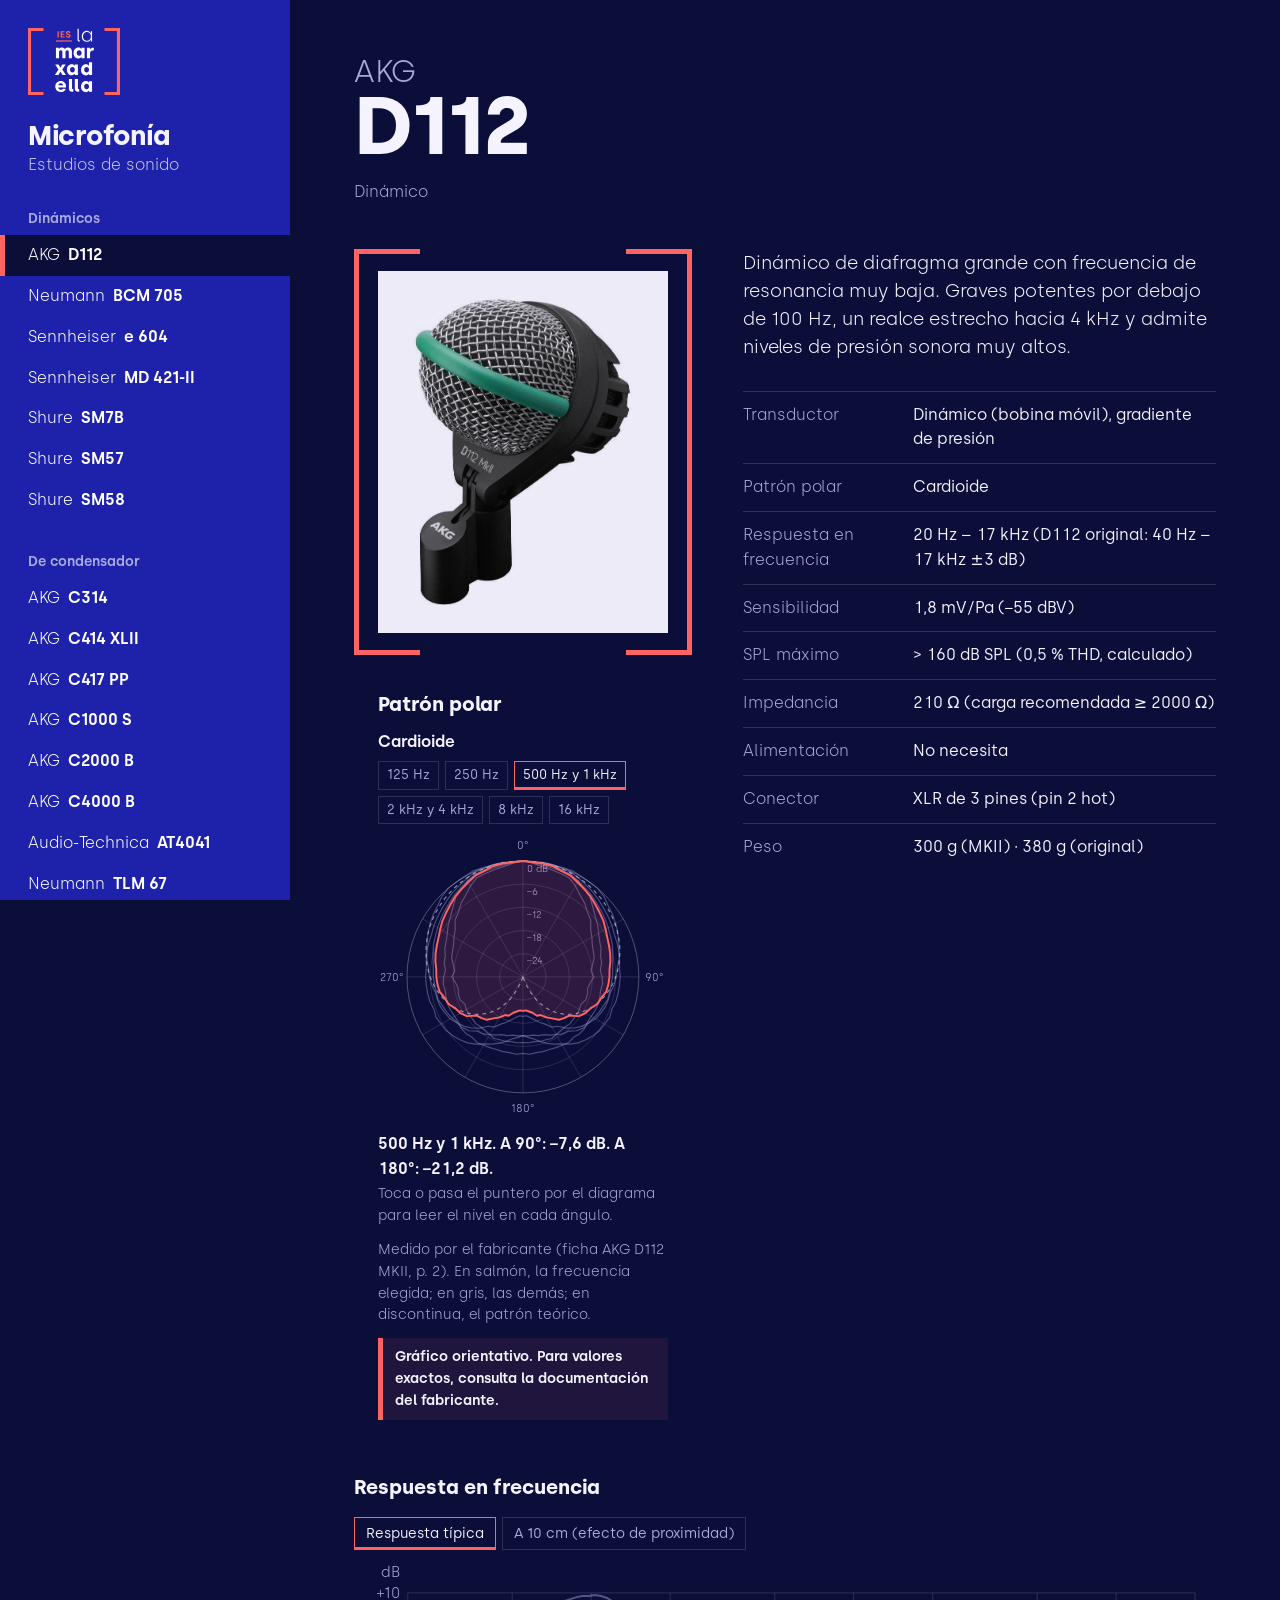
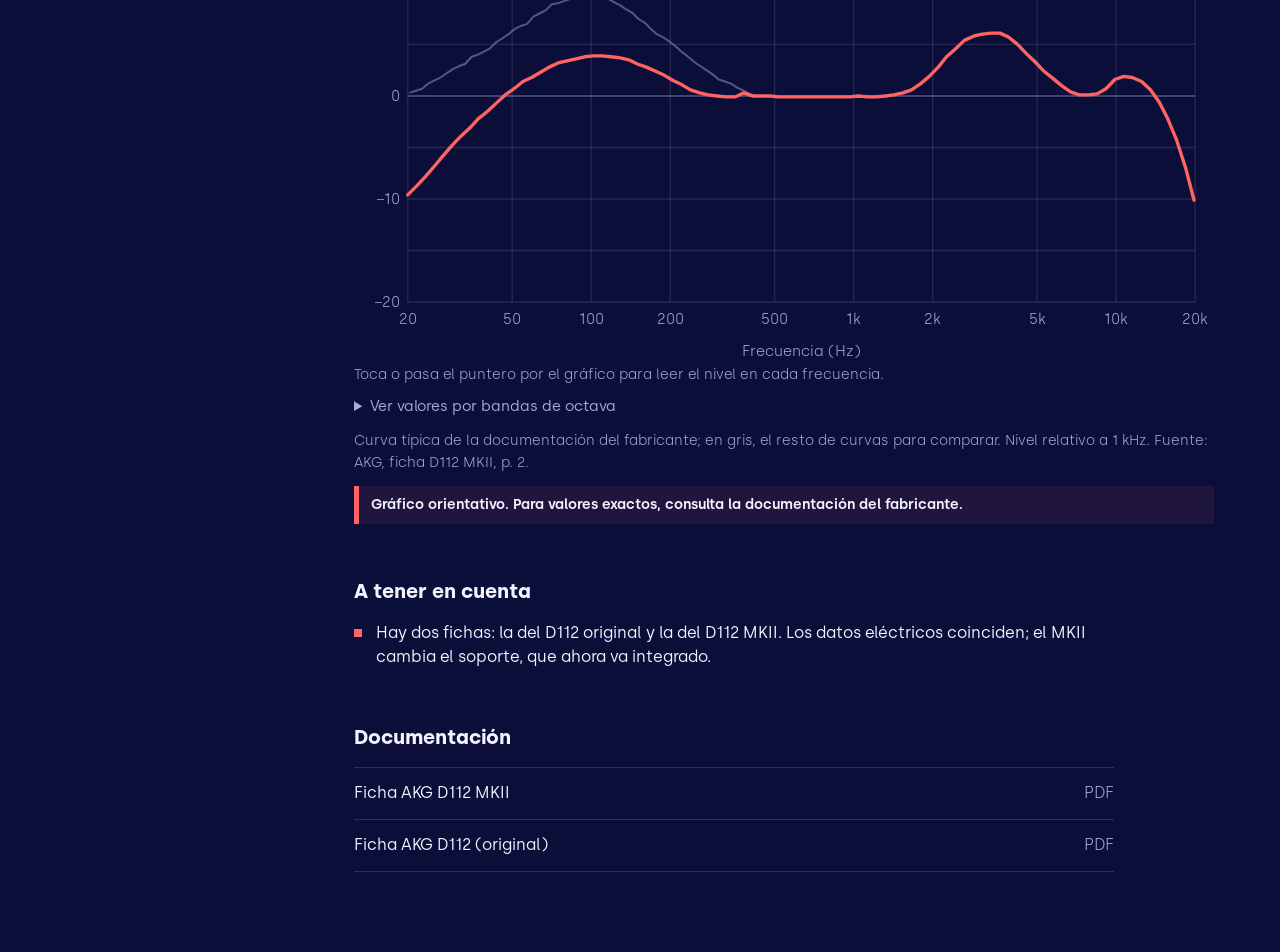
==== microfonia/index.html @ 9e258305 "AKG C4000 B: foto del modelo Co-Authored-By: Claude Opus 5.5 <noreply@anthropic.com>" ====
<!doctype html>
<html lang="es">
<head>
  <meta charset="utf-8">
  <meta name="viewport" content="width=device-width, initial-scale=1">
  <meta name="robots" content="noindex, nofollow, noarchive">
  <title>Microfonía · Grabación de estudio</title>
  <link rel="icon" href="../img/favicon.svg" type="image/svg+xml">
  <link rel="preload" href="../fuentes/silka-bold.woff2" as="font" type="font/woff2" crossorigin>
  <link rel="stylesheet" href="../css/marxadella.css?v=17">
</head>
<body>
  <div class="app">
    <aside class="menu" id="menu">
      <div class="menu-cabecera">
        <img class="logo" src="../img/logo-marxadella.svg" alt="IES La Marxadella">
        <div>
          <p class="menu-titulo">Microfonía</p>
          <a class="menu-sub" href="../">Estudios de sonido</a>
        </div>
      </div>
      <button class="abrir-menu" type="button" aria-expanded="false" aria-controls="lista">Elegir modelo</button>
      <nav class="lista" id="lista" aria-label="Modelos"></nav>
    </aside>

    <main class="panel" id="panel" tabindex="-1"></main>
  </div>

  <script src="datos.js?v=17"></script>
  <script src="polares-datos.js?v=17"></script>
  <script src="polar.js?v=17"></script>
  <script src="respuesta-datos.js?v=17"></script>
  <script src="respuesta.js?v=17"></script>
  <script>
    const GRUPOS = {
      dinamico: "Dinámicos",
      condensador: "De condensador",
      cinta: "De cinta",
      altavoz: "Altavoz como micrófono",
    };

    const menu = document.getElementById("menu");
    const lista = document.getElementById("lista");
    const panel = document.getElementById("panel");
    const abrir = document.querySelector(".abrir-menu");

    const dato = (m, nombre) => (m.datos.find(d => d[0].startsWith(nombre)) || [, "—"])[1];

    // Menú agrupado por tipo de transductor
    Object.entries(GRUPOS).forEach(([tipo, nombre]) => {
      const mics = MICROFONOS.filter(m => m.tipo === tipo)
        .sort((x, y) => `${x.marca} ${x.modelo}`.localeCompare(`${y.marca} ${y.modelo}`, "es", { numeric: true }));
      if (!mics.length) return;
      const g = document.createElement("section");
      g.className = "grupo";
      g.innerHTML = `<h2>${nombre}</h2><ul>${mics.map(m => `
        <li><a class="opcion" href="#${m.id}" data-id="${m.id}">
          <span class="op-marca">${m.marca}</span>
          <span class="op-modelo">${m.modelo}</span>
        </a></li>`).join("")}</ul>`;
      lista.append(g);
    });

    const pie = document.createElement("div");
    pie.className = "menu-pie";
    pie.innerHTML = `<a class="opcion" href="#comparar" data-id="comparar"><span class="op-modelo">Comparar sensibilidad</span></a>`;
    lista.append(pie);

    function ficha(m) {
      const foto = m.img
        ? `<img src="${m.img}" alt="${m.marca} ${m.modelo}">`
        : `<span class="sin-foto">Sin foto</span>`;
      const notas = m.notas.length
        ? `<section class="bloque"><h3>A tener en cuenta</h3><ul class="notas">${m.notas.map(n => `<li>${n}</li>`).join("")}</ul></section>`
        : "";
      const docs = m.docs.map(([titulo, url]) => `
        <li><a href="${url}" target="_blank" rel="noopener">
          <span class="doc-titulo">${titulo}</span>
          <span class="formato">${url.startsWith("http") ? "Web" : "PDF"}</span>
        </a></li>`).join("");

      return `
        <h1 class="titulo"><span class="t-marca">${m.marca}</span><span class="t-modelo">${m.modelo}</span></h1>
        <p class="situacion">${TIPOS[m.tipo]}</p>
        <div class="cuerpo">
          <div class="col-imagen">
            <div class="foto corchetes"><div class="placa">${foto}</div></div>
            ${m.patrones ? htmlPolar(m.patrones, m.polarNota) : ""}
          </div>
          <div>
            <p class="resumen">${m.resumen}</p>
            <table class="datos"><tbody>
              ${m.datos.map(([k, v]) => `<tr><th scope="row">${k}</th><td>${v}</td></tr>`).join("")}
            </tbody></table>
          </div>
        </div>
        ${RESPUESTA[m.id] ? htmlRespuesta(RESPUESTA[m.id]) : ""}
        ${notas}
        <section class="bloque"><h3>Documentación</h3><ul class="docs">${docs}</ul></section>`;
    }

    function comparativa() {
      const filas = [...MICROFONOS]
        .sort((a, b) => (b.sensDbv ?? -999) - (a.sensDbv ?? -999))
        .map(m => `<tr>
          <td><a href="#${m.id}"><span class="marca">${m.marca}</span> ${m.modelo}</a></td>
          <td>${m.sensDbv === null ? "Sin dato" : dato(m, "Sensibilidad")}</td>
          <td>${dato(m, "Alimentación")}</td>
        </tr>`).join("");
      return `
        <h1 class="titulo"><span class="t-marca">Microfonía</span><span class="t-modelo">Sensibilidad</span></h1>
        <p class="resumen" style="margin-top:20px">De más a menos sensible. Cuanto menos sensible es un micrófono, más ganancia de previo necesita para dar el mismo nivel.</p>
        <div class="tabla-envoltorio"><table class="comparativa">
          <thead><tr><th>Micrófono</th><th>Sensibilidad</th><th>Alimentación</th></tr></thead>
          <tbody>${filas}</tbody>
        </table></div>`;
    }

    function mostrar() {
      const id = location.hash.slice(1) || MICROFONOS[0].id;
      const m = MICROFONOS.find(x => x.id === id);
      panel.classList.remove("entra");

      if (id === "comparar") {
        panel.innerHTML = comparativa();
        document.title = "Comparar sensibilidad · Microfonía";
      } else if (m) {
        panel.innerHTML = ficha(m);
        const polar = panel.querySelector(".polar");
        if (polar) montarPolar(polar, m.patrones, POLARES[m.id]);
        const respuesta = panel.querySelector(".respuesta");
        if (respuesta) montarRespuesta(respuesta, RESPUESTA[m.id]);
        document.title = `${m.marca} ${m.modelo} · Microfonía`;
        void panel.offsetWidth;
        panel.classList.add("entra");
      } else {
        panel.innerHTML = `<h1 class="titulo"><span class="t-modelo">No existe esa ficha</span></h1>
          <p class="resumen" style="margin-top:20px">Elige un modelo en el menú.</p>`;
      }

      lista.querySelectorAll(".opcion").forEach(a =>
        a.setAttribute("aria-current", a.dataset.id === id ? "true" : "false"));
      abrir.textContent = m ? `${m.marca} ${m.modelo}` : id === "comparar" ? "Comparar sensibilidad" : "Elegir modelo";
    }

    abrir.addEventListener("click", () => {
      const abierto = menu.classList.toggle("abierto");
      abrir.setAttribute("aria-expanded", abierto);
    });

    lista.addEventListener("click", e => {
      if (!e.target.closest(".opcion")) return;
      menu.classList.remove("abierto");
      abrir.setAttribute("aria-expanded", "false");
      panel.focus({ preventScroll: true });
      if (matchMedia("(max-width: 860px)").matches) panel.scrollIntoView();
      else window.scrollTo(0, 0);
    });

    window.addEventListener("hashchange", mostrar);
    mostrar();
  </script>
</body>
</html>
---- css/marxadella.css ----
/* Identidad visual IES La Marxadella sobre fondo oscuro.
   Azul eléctrico #1E22AA y naranja salmón #FF6462 del manual; el fondo es una tinta derivada del azul. */

@font-face { font-family: "Silka"; src: url("../fuentes/silka-light.woff2") format("woff2"); font-weight: 300; font-display: swap; }
@font-face { font-family: "Silka"; src: url("../fuentes/silka-regular.woff2") format("woff2"); font-weight: 400; font-display: swap; }
@font-face { font-family: "Silka"; src: url("../fuentes/silka-semibold.woff2") format("woff2"); font-weight: 600; font-display: swap; }
@font-face { font-family: "Silka"; src: url("../fuentes/silka-bold.woff2") format("woff2"); font-weight: 700; font-display: swap; }

:root {
  --azul: #1e22aa;
  --salmon: #ff6462;
  --tinta: #0c0e3a;
  --tinta-2: #15185a;
  --blanco: #f4f3ff;
  --gris: #a9abda;
  --linea: rgb(244 243 255 / 0.14);
  --placa: #ecebf7;
  --menu: 290px;
  --corchete: 5px;
  color-scheme: dark;
}

* { box-sizing: border-box; }

html { background: var(--tinta); }

body {
  margin: 0;
  background: var(--tinta);
  color: var(--blanco);
  font-family: "Silka", "Segoe UI", system-ui, sans-serif;
  font-weight: 400;
  font-size: 1rem;
  line-height: 1.55;
}

a { color: inherit; }

:focus-visible {
  outline: 2px solid var(--salmon);
  outline-offset: 3px;
}

/* Corchetes del logo: dos ángulos que encierran el contenido.
   Proporciones tomadas del logotipo: trazo ≈ 4,6 % y brazos ≈ 23 % de la altura. */
.corchetes { position: relative; }
.corchetes::before,
.corchetes::after {
  content: "";
  position: absolute;
  top: 0;
  bottom: 0;
  width: 18%;
  max-width: 64px;
  border: var(--corchete) solid var(--salmon);
  pointer-events: none;
}
.corchetes::before { left: 0; border-right: 0; }
.corchetes::after { right: 0; border-left: 0; }

/* Estructura */
.app {
  display: grid;
  grid-template-columns: var(--menu) minmax(0, 1fr);
  min-height: 100vh;
}

/* Menú */
.menu {
  background: var(--azul);
  position: sticky;
  top: 0;
  height: 100vh;
  overflow-y: auto;
  padding: 28px 0 40px;
  scrollbar-width: thin;
  scrollbar-color: rgb(255 255 255 / 0.3) transparent;
}
.menu-cabecera { padding: 0 28px; }
.menu-cabecera .logo { display: block; width: 92px; height: auto; }
.menu-titulo {
  margin: 26px 0 2px;
  font-size: 1.7rem;
  font-weight: 700;
  line-height: 1.1;
  letter-spacing: -0.01em;
}
.menu-sub {
  margin: 0;
  font-weight: 300;
  color: rgb(255 255 255 / 0.75);
  text-decoration: none;
}
.menu-sub:hover { color: #fff; text-decoration: underline; }

.abrir-menu { display: none; }

.grupo { margin-top: 30px; }
.grupo h2 {
  margin: 0 0 6px;
  padding: 0 28px;
  font-size: 0.86rem;
  font-weight: 600;
  color: rgb(255 255 255 / 0.62);
}
.grupo ul { list-style: none; margin: 0; padding: 0; }

.opcion {
  display: flex;
  align-items: baseline;
  gap: 8px;
  width: 100%;
  padding: 8px 28px;
  border: 0;
  background: none;
  color: #fff;
  font: inherit;
  text-align: left;
  text-decoration: none;
  cursor: pointer;
}
.opcion .op-marca { font-weight: 300; }
.opcion .op-modelo { font-weight: 600; }
.opcion:hover { background: rgb(255 255 255 / 0.08); }

/* La opción activa toma el color de la ficha: se lee como una pestaña unida al panel. */
.opcion[aria-current="true"] {
  background: var(--tinta);
  box-shadow: inset var(--corchete) 0 0 var(--salmon);
}

.menu-pie { margin-top: 30px; padding-top: 18px; border-top: 1px solid rgb(255 255 255 / 0.18); }

/* Panel de la ficha */
.panel {
  padding: 56px clamp(24px, 5vw, 72px) 80px;
  max-width: 1180px;
}

.titulo { margin: 0 0 8px; line-height: 0.98; }
.titulo .t-marca {
  display: block;
  font-weight: 300;
  font-size: clamp(1.4rem, 2.4vw, 2rem);
  color: var(--gris);
  letter-spacing: 0;
}
.titulo .t-modelo {
  display: block;
  font-weight: 700;
  font-size: clamp(2.8rem, 6.4vw, 5.6rem);
  letter-spacing: -0.025em;
}
.situacion { margin: 14px 0 0; color: var(--gris); font-weight: 300; }

.cuerpo {
  display: grid;
  grid-template-columns: minmax(240px, 5fr) minmax(0, 7fr);
  gap: clamp(28px, 4vw, 64px);
  margin-top: 44px;
  align-items: start;
}

.foto { padding: 22px 24px; }
.placa {
  position: relative;
  aspect-ratio: 4 / 5;
  background: var(--placa);
  display: grid;
  place-items: center;
  overflow: hidden;
}
.placa img {
  position: absolute;
  inset: 0;
  width: 100%;
  height: 100%;
  object-fit: contain;
  padding: 9%;
  mix-blend-mode: multiply;
}
.placa .sin-foto { color: #5b5d8f; font-weight: 300; }

.resumen {
  margin: 0 0 30px;
  font-size: 1.16rem;
  font-weight: 300;
  line-height: 1.5;
  max-width: 58ch;
}

.datos { width: 100%; border-collapse: collapse; }
.datos th, .datos td {
  text-align: left;
  vertical-align: top;
  padding: 11px 0;
  border-top: 1px solid var(--linea);
}
.datos th {
  width: 36%;
  padding-right: 20px;
  font-weight: 300;
  color: var(--gris);
}
.datos td { font-weight: 400; }
.datos td, .comparativa td { font-feature-settings: "tnum"; }

.bloque { margin-top: 52px; max-width: 76ch; }
.bloque h3 { margin: 0 0 14px; font-size: 1.25rem; font-weight: 700; }

.notas { list-style: none; margin: 0; padding: 0; }
.notas li { position: relative; padding-left: 22px; }
.notas li + li { margin-top: 10px; }
.notas li::before {
  content: "";
  position: absolute;
  left: 0;
  top: 0.55em;
  width: 8px;
  height: 8px;
  background: var(--salmon);
}

.docs { list-style: none; margin: 0; padding: 0; }
.docs a {
  display: flex;
  justify-content: space-between;
  gap: 16px;
  padding: 13px 0;
  border-top: 1px solid var(--linea);
  text-decoration: none;
}
.docs li:last-child a { border-bottom: 1px solid var(--linea); }
.docs .formato { color: var(--gris); font-weight: 300; }
.docs a:hover .doc-titulo { color: var(--salmon); text-decoration: underline; text-underline-offset: 4px; }

/* Diagrama polar */
.polar { margin: 34px 0 0; padding: 0 24px; }
.polar h3 { margin: 0 0 10px; font-size: 1.25rem; font-weight: 700; }
.pl-nombre { margin: 0 0 6px; font-weight: 600; }
.pl-patrones { display: flex; flex-wrap: wrap; gap: 6px; margin-bottom: 8px; }
.pl-patrones button {
  padding: 5px 11px;
  border: 1px solid var(--linea);
  background: none;
  color: var(--gris);
  font: inherit;
  font-size: 0.88rem;
  cursor: pointer;
}
.pl-patrones button:hover { color: var(--blanco); border-color: var(--gris); }
.pl-patrones button[aria-pressed="true"] { color: var(--blanco); border-color: var(--salmon); box-shadow: inset 0 -2px 0 var(--salmon); }
.polar svg { display: block; width: 100%; max-width: 340px; height: auto; margin: 4px auto 0; touch-action: none; overflow: visible; }
.pl-anillo, .pl-radio { fill: none; stroke: rgb(244 243 255 / 0.13); stroke-width: 1; }
.pl-anillo:first-child { stroke: rgb(244 243 255 / 0.3); }
.pl-txt { fill: var(--gris); font-size: 10px; font-weight: 300; font-family: inherit; }
.pl-ang { text-anchor: middle; font-size: 11px; }
.pl-superficie { stroke: var(--gris); stroke-width: 3; }
.pl-curva { fill: rgb(255 100 98 / 0.14); stroke: var(--salmon); stroke-width: 2; stroke-linejoin: round; }
.pl-marca { fill: var(--blanco); stroke: var(--tinta); stroke-width: 2; }
.pl-ref { fill: none; stroke: rgb(169 171 218 / 0.4); stroke-width: 1.2; stroke-linejoin: round; }
.pl-teorico { fill: none; stroke: var(--blanco); stroke-opacity: 0.55; stroke-width: 1.2; stroke-dasharray: 4 4; }
.pl-frecuencias button { padding: 3px 8px; font-size: 0.82rem; }
.pl-frecuencias[hidden] { display: none; }
.pl-resumen { margin: 10px 0 0; font-weight: 600; font-feature-settings: "tnum"; }
.pl-lectura { margin: 2px 0 0; min-height: 1.55em; color: var(--blanco); font-feature-settings: "tnum"; }
.pl-lectura.ayuda { color: var(--gris); font-weight: 300; font-size: 0.88rem; }
.pl-nota { margin: 12px 0 0; font-size: 0.88rem; font-weight: 300; color: var(--gris); }
.aviso {
  margin: 12px 0 0;
  padding: 8px 12px;
  border-left: var(--corchete) solid var(--salmon);
  background: rgb(255 100 98 / 0.08);
  font-size: 0.88rem;
  font-weight: 600;
}

/* Respuesta en frecuencia */
.respuesta { max-width: 860px; }
.respuesta svg { display: block; width: 100%; height: auto; margin-top: 6px; touch-action: none; overflow: visible; }
.rf-rej { stroke: rgb(244 243 255 / 0.11); stroke-width: 1; }
.rf-cero { stroke: rgb(244 243 255 / 0.32); }
.rf-txt { fill: var(--gris); font-size: 11px; font-weight: 300; font-family: inherit; }
.rf-ref { fill: none; stroke: rgb(169 171 218 / 0.45); stroke-width: 1.5; stroke-linejoin: round; }
.rf-curva { fill: none; stroke: var(--salmon); stroke-width: 2.5; stroke-linejoin: round; stroke-linecap: round; }
.rf-cursor { stroke: rgb(244 243 255 / 0.5); stroke-width: 1; stroke-dasharray: 3 3; }
.rf-detalle { margin-top: 10px; }
.rf-detalle summary { cursor: pointer; color: var(--gris); font-size: 0.92rem; }
.rf-detalle summary:hover { color: var(--blanco); }
.rf-tabla { max-width: 340px; margin-top: 8px; }
.rf-tabla caption { text-align: left; font-weight: 600; padding: 4px 0 6px; }

/* Comparativa */
.comparativa { width: 100%; border-collapse: collapse; margin-top: 36px; }
.comparativa th, .comparativa td { text-align: left; padding: 12px 18px 12px 0; border-top: 1px solid var(--linea); vertical-align: top; }
.comparativa thead th { border-top: 0; font-weight: 300; color: var(--gris); }
.comparativa td a { font-weight: 600; text-decoration: none; }
.comparativa td a:hover { color: var(--salmon); text-decoration: underline; }
.comparativa .marca { font-weight: 300; }
.tabla-envoltorio { overflow-x: auto; }

/* El único movimiento: los corchetes se cierran sobre la foto al cambiar de modelo. */
@media (prefers-reduced-motion: no-preference) {
  .entra .foto::before { animation: cierra-izq 0.45s cubic-bezier(.2, .7, .2, 1); }
  .entra .foto::after { animation: cierra-der 0.45s cubic-bezier(.2, .7, .2, 1); }
  @keyframes cierra-izq { from { transform: translateX(-18px); opacity: 0; } }
  @keyframes cierra-der { from { transform: translateX(18px); opacity: 0; } }
}

/* Pantallas estrechas: el menú pasa arriba y se pliega */
@media (max-width: 860px) {
  .app { grid-template-columns: minmax(0, 1fr); }
  .menu { position: static; height: auto; padding: 18px 0 0; }
  .menu-cabecera { display: flex; align-items: center; gap: 16px; padding: 0 16px; }
  .menu-cabecera .logo { width: 64px; }
  .menu-titulo { margin: 0; font-size: 1.3rem; }
  .abrir-menu {
    display: block;
    width: 100%;
    margin-top: 16px;
    padding: 12px 16px;
    border: 0;
    border-top: 1px solid rgb(255 255 255 / 0.18);
    background: none;
    color: #fff;
    font: inherit;
    font-weight: 600;
    text-align: left;
    cursor: pointer;
  }
  .lista { display: none; padding-bottom: 20px; }
  .menu.abierto .lista { display: block; }
  .grupo h2, .opcion { padding-left: 16px; padding-right: 16px; }
  .panel { padding: 32px 16px 60px; }
  .cuerpo { grid-template-columns: minmax(0, 1fr); margin-top: 28px; }
  .foto { padding: 18px 22px; max-width: 420px; }
  .polar { padding: 0; max-width: 420px; }
}
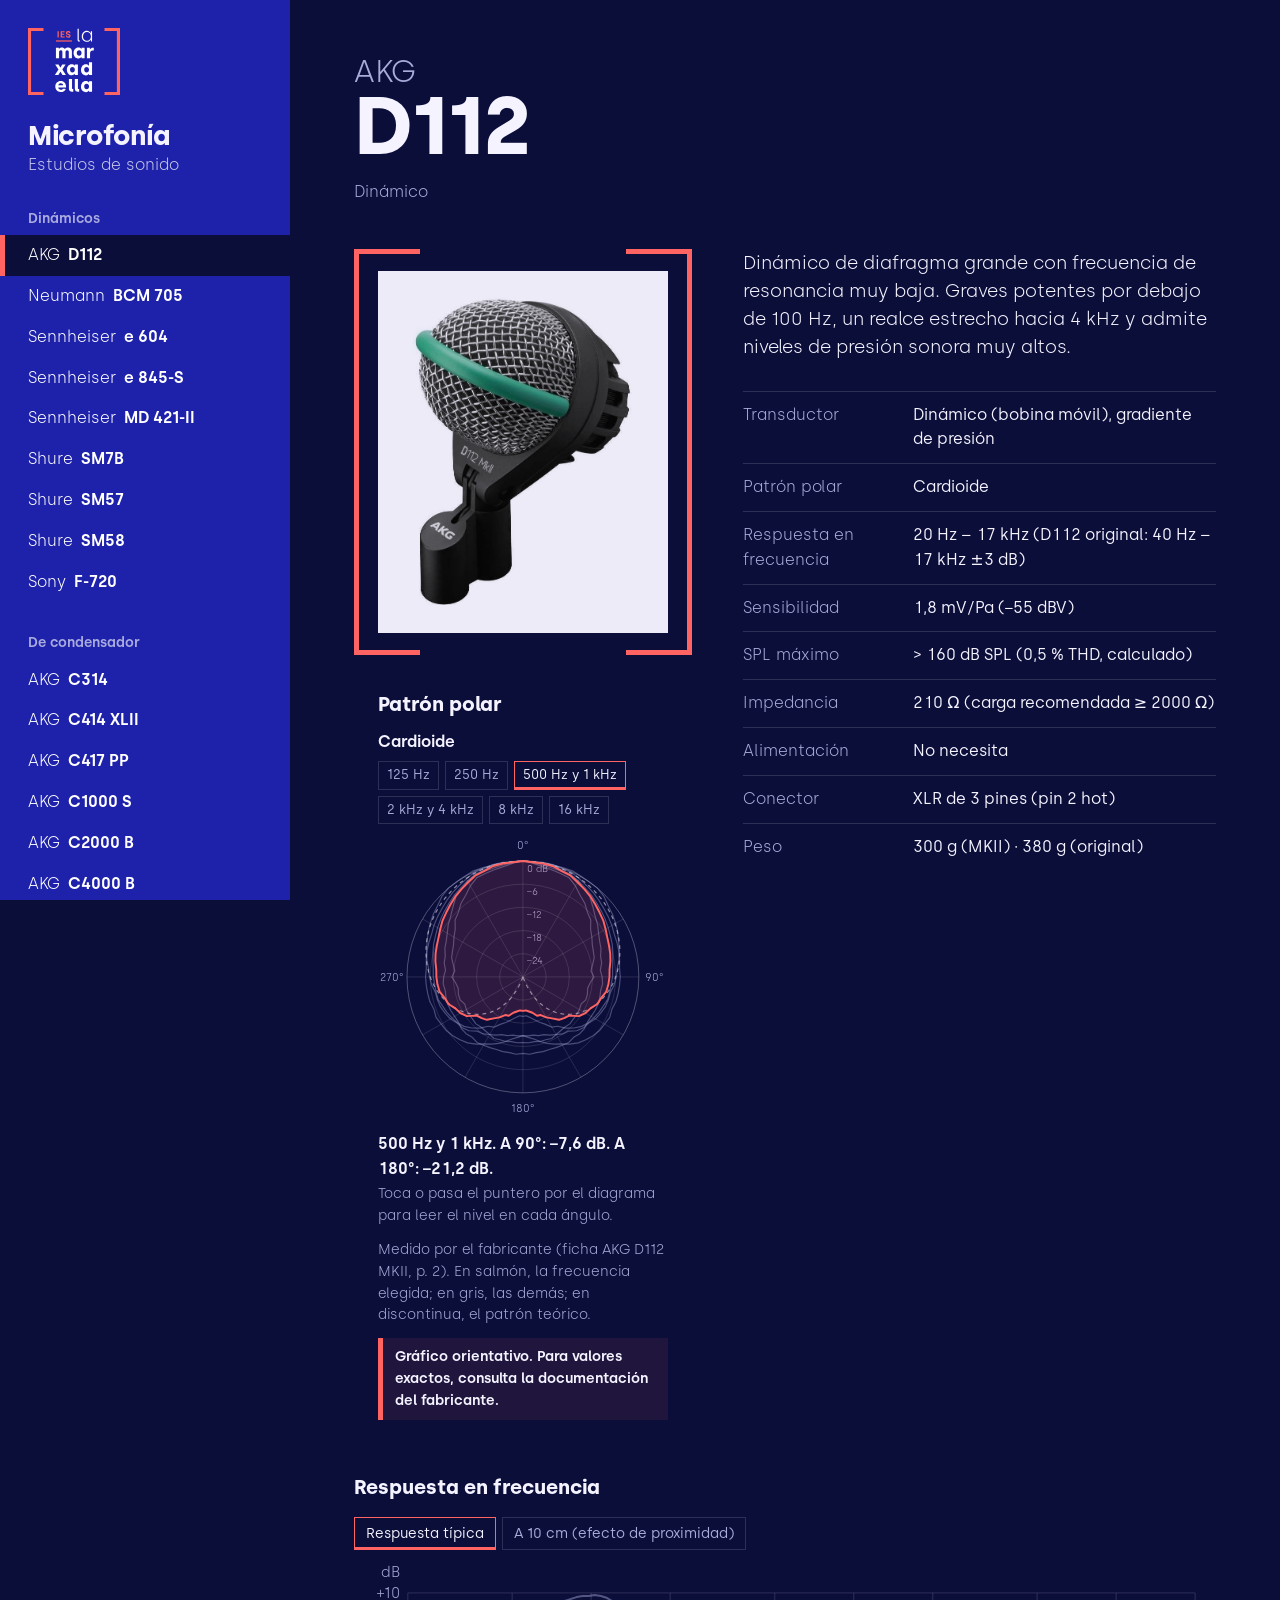
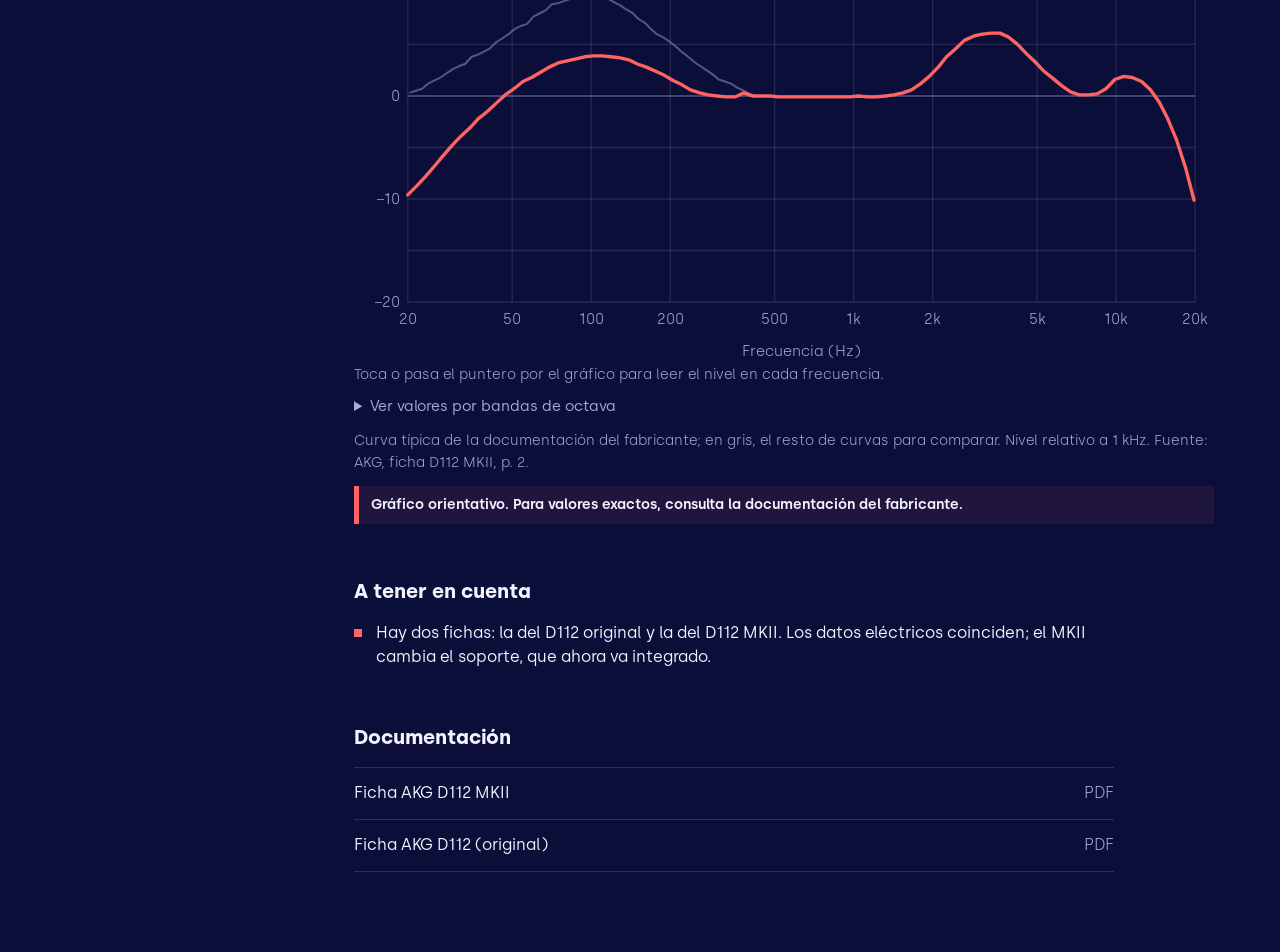
==== commit b56e28eb: "Cinco micrófonos nuevos: Sennheiser e 845-S, MKH 416, MKH 8070, MKE 600 y Sony F-720 Co-Authored-By:" ====
--- a/microfonia/index.html
+++ b/microfonia/index.html
@@ -7,7 +7,7 @@
   <title>Microfonía · Grabación de estudio</title>
   <link rel="icon" href="../img/favicon.svg" type="image/svg+xml">
   <link rel="preload" href="../fuentes/silka-bold.woff2" as="font" type="font/woff2" crossorigin>
-  <link rel="stylesheet" href="../css/marxadella.css?v=17">
+  <link rel="stylesheet" href="../css/marxadella.css?v=19">
 </head>
 <body>
   <div class="app">
@@ -16,7 +16,7 @@
         <img class="logo" src="../img/logo-marxadella.svg" alt="IES La Marxadella">
         <div>
           <p class="menu-titulo">Microfonía</p>
-          <a class="menu-sub" href="../">Estudios de sonido</a>
+          <p class="menu-sub">Estudios de sonido</p>
         </div>
       </div>
       <button class="abrir-menu" type="button" aria-expanded="false" aria-controls="lista">Elegir modelo</button>
@@ -26,11 +26,11 @@
     <main class="panel" id="panel" tabindex="-1"></main>
   </div>
 
-  <script src="datos.js?v=17"></script>
-  <script src="polares-datos.js?v=17"></script>
-  <script src="polar.js?v=17"></script>
-  <script src="respuesta-datos.js?v=17"></script>
-  <script src="respuesta.js?v=17"></script>
+  <script src="datos.js?v=19"></script>
+  <script src="polares-datos.js?v=19"></script>
+  <script src="polar.js?v=19"></script>
+  <script src="respuesta-datos.js?v=19"></script>
+  <script src="respuesta.js?v=19"></script>
   <script>
     const GRUPOS = {
       dinamico: "Dinámicos",
--- a/css/marxadella.css
+++ b/css/marxadella.css
@@ -91,7 +91,7 @@
   color: rgb(255 255 255 / 0.75);
   text-decoration: none;
 }
-.menu-sub:hover { color: #fff; text-decoration: underline; }
+a.menu-sub:hover { color: #fff; text-decoration: underline; }
 
 .abrir-menu { display: none; }
 
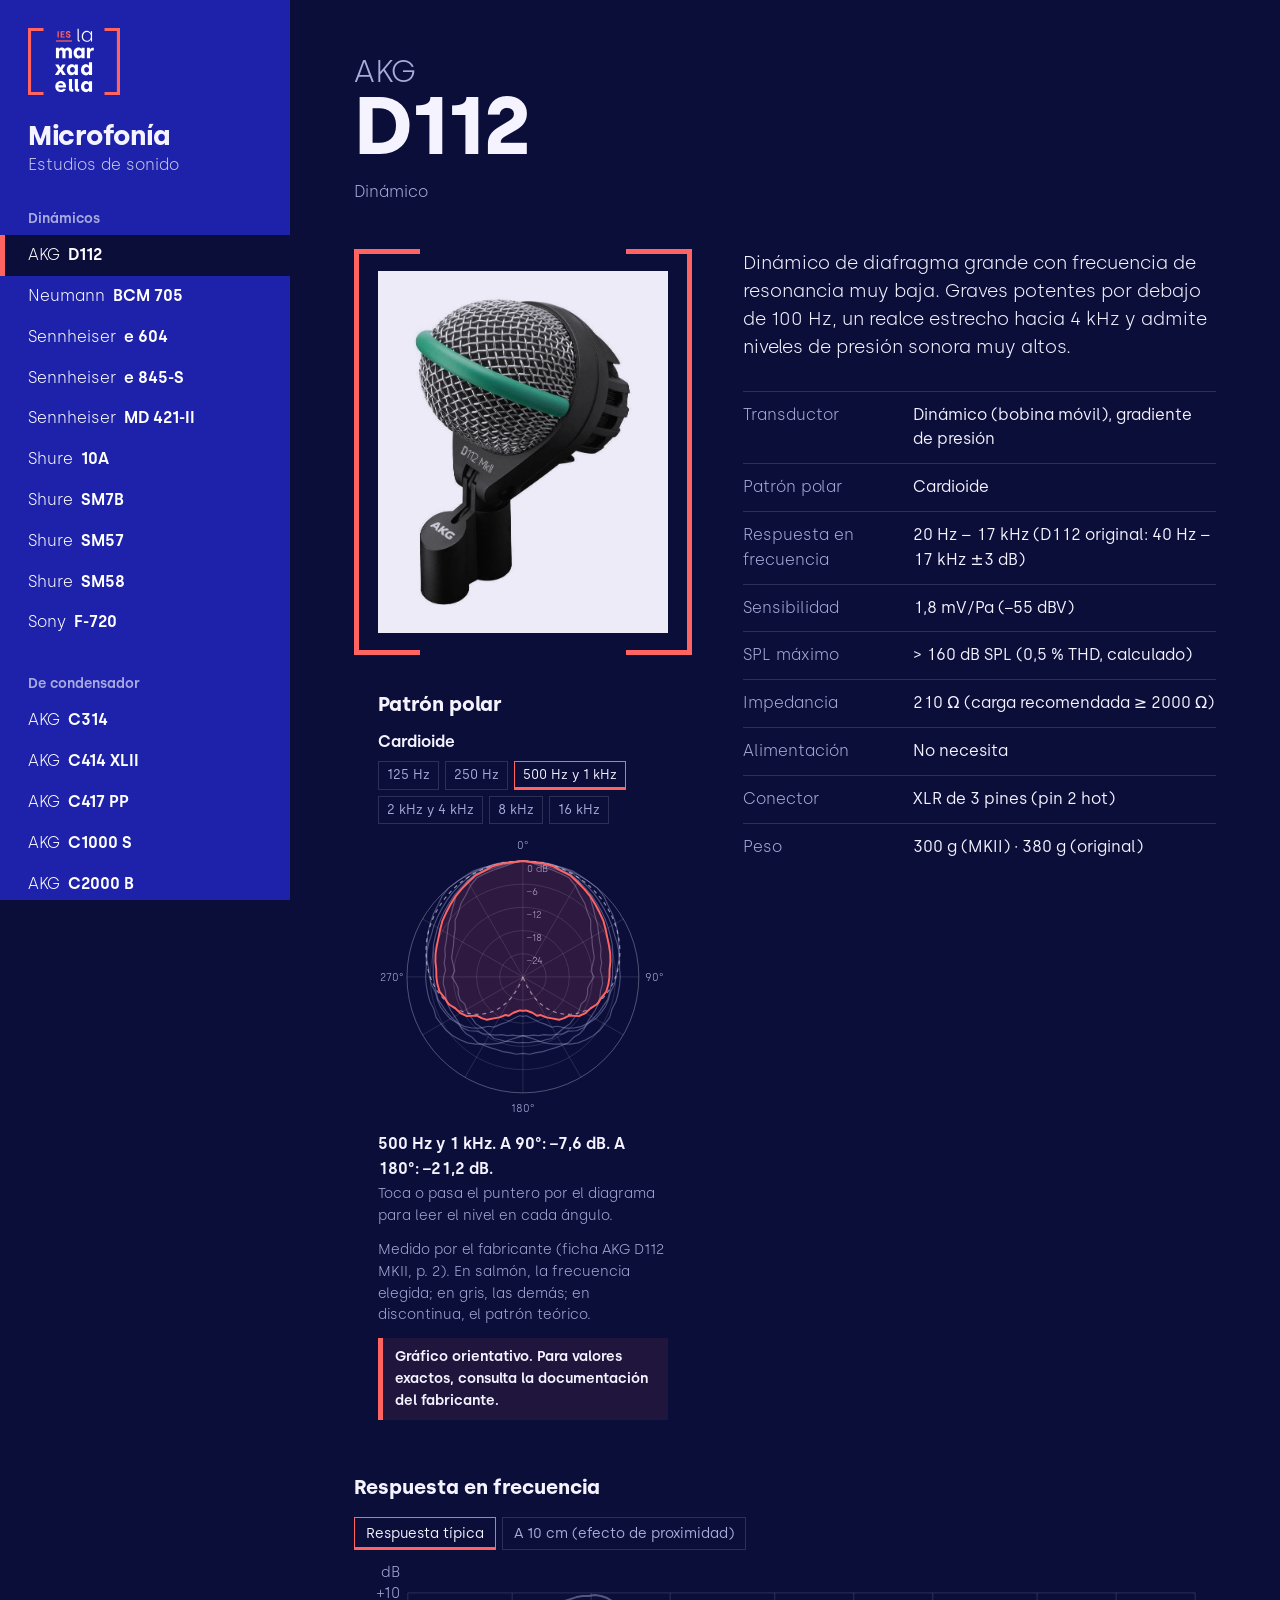
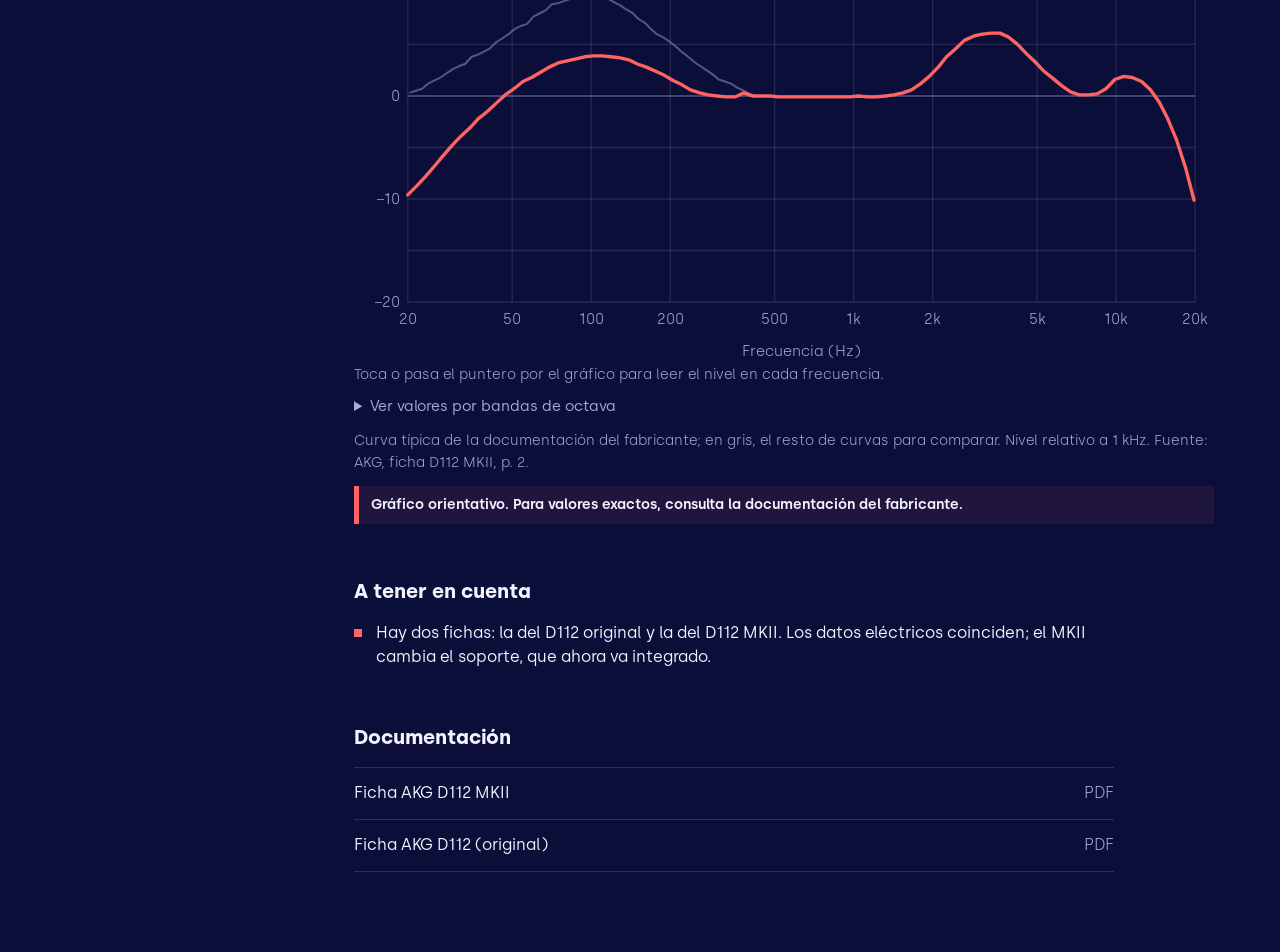
==== commit ff61365b: "Shure Model 10A Co-Authored-By: Claude Opus 5.5 <noreply@anthropic.com>" ====
--- a/microfonia/index.html
+++ b/microfonia/index.html
@@ -7,7 +7,7 @@
   <title>Microfonía · Grabación de estudio</title>
   <link rel="icon" href="../img/favicon.svg" type="image/svg+xml">
   <link rel="preload" href="../fuentes/silka-bold.woff2" as="font" type="font/woff2" crossorigin>
-  <link rel="stylesheet" href="../css/marxadella.css?v=19">
+  <link rel="stylesheet" href="../css/marxadella.css?v=24">
 </head>
 <body>
   <div class="app">
@@ -26,11 +26,11 @@
     <main class="panel" id="panel" tabindex="-1"></main>
   </div>
 
-  <script src="datos.js?v=19"></script>
-  <script src="polares-datos.js?v=19"></script>
-  <script src="polar.js?v=19"></script>
-  <script src="respuesta-datos.js?v=19"></script>
-  <script src="respuesta.js?v=19"></script>
+  <script src="datos.js?v=24"></script>
+  <script src="polares-datos.js?v=24"></script>
+  <script src="polar.js?v=24"></script>
+  <script src="respuesta-datos.js?v=24"></script>
+  <script src="respuesta.js?v=24"></script>
   <script>
     const GRUPOS = {
       dinamico: "Dinámicos",
@@ -44,11 +44,14 @@
     const panel = document.getElementById("panel");
     const abrir = document.querySelector(".abrir-menu");
 
+    // Las fichas con «oculto: true» no se muestran (pendientes de confirmar en el estudio)
+    const VISIBLES = MICROFONOS.filter(m => !m.oculto);
+
     const dato = (m, nombre) => (m.datos.find(d => d[0].startsWith(nombre)) || [, "—"])[1];
 
     // Menú agrupado por tipo de transductor
     Object.entries(GRUPOS).forEach(([tipo, nombre]) => {
-      const mics = MICROFONOS.filter(m => m.tipo === tipo)
+      const mics = VISIBLES.filter(m => m.tipo === tipo)
         .sort((x, y) => `${x.marca} ${x.modelo}`.localeCompare(`${y.marca} ${y.modelo}`, "es", { numeric: true }));
       if (!mics.length) return;
       const g = document.createElement("section");
@@ -100,7 +103,7 @@
     }
 
     function comparativa() {
-      const filas = [...MICROFONOS]
+      const filas = [...VISIBLES]
         .sort((a, b) => (b.sensDbv ?? -999) - (a.sensDbv ?? -999))
         .map(m => `<tr>
           <td><a href="#${m.id}"><span class="marca">${m.marca}</span> ${m.modelo}</a></td>
@@ -117,8 +120,8 @@
     }
 
     function mostrar() {
-      const id = location.hash.slice(1) || MICROFONOS[0].id;
-      const m = MICROFONOS.find(x => x.id === id);
+      const id = location.hash.slice(1) || VISIBLES[0].id;
+      const m = VISIBLES.find(x => x.id === id);
       panel.classList.remove("entra");
 
       if (id === "comparar") {
